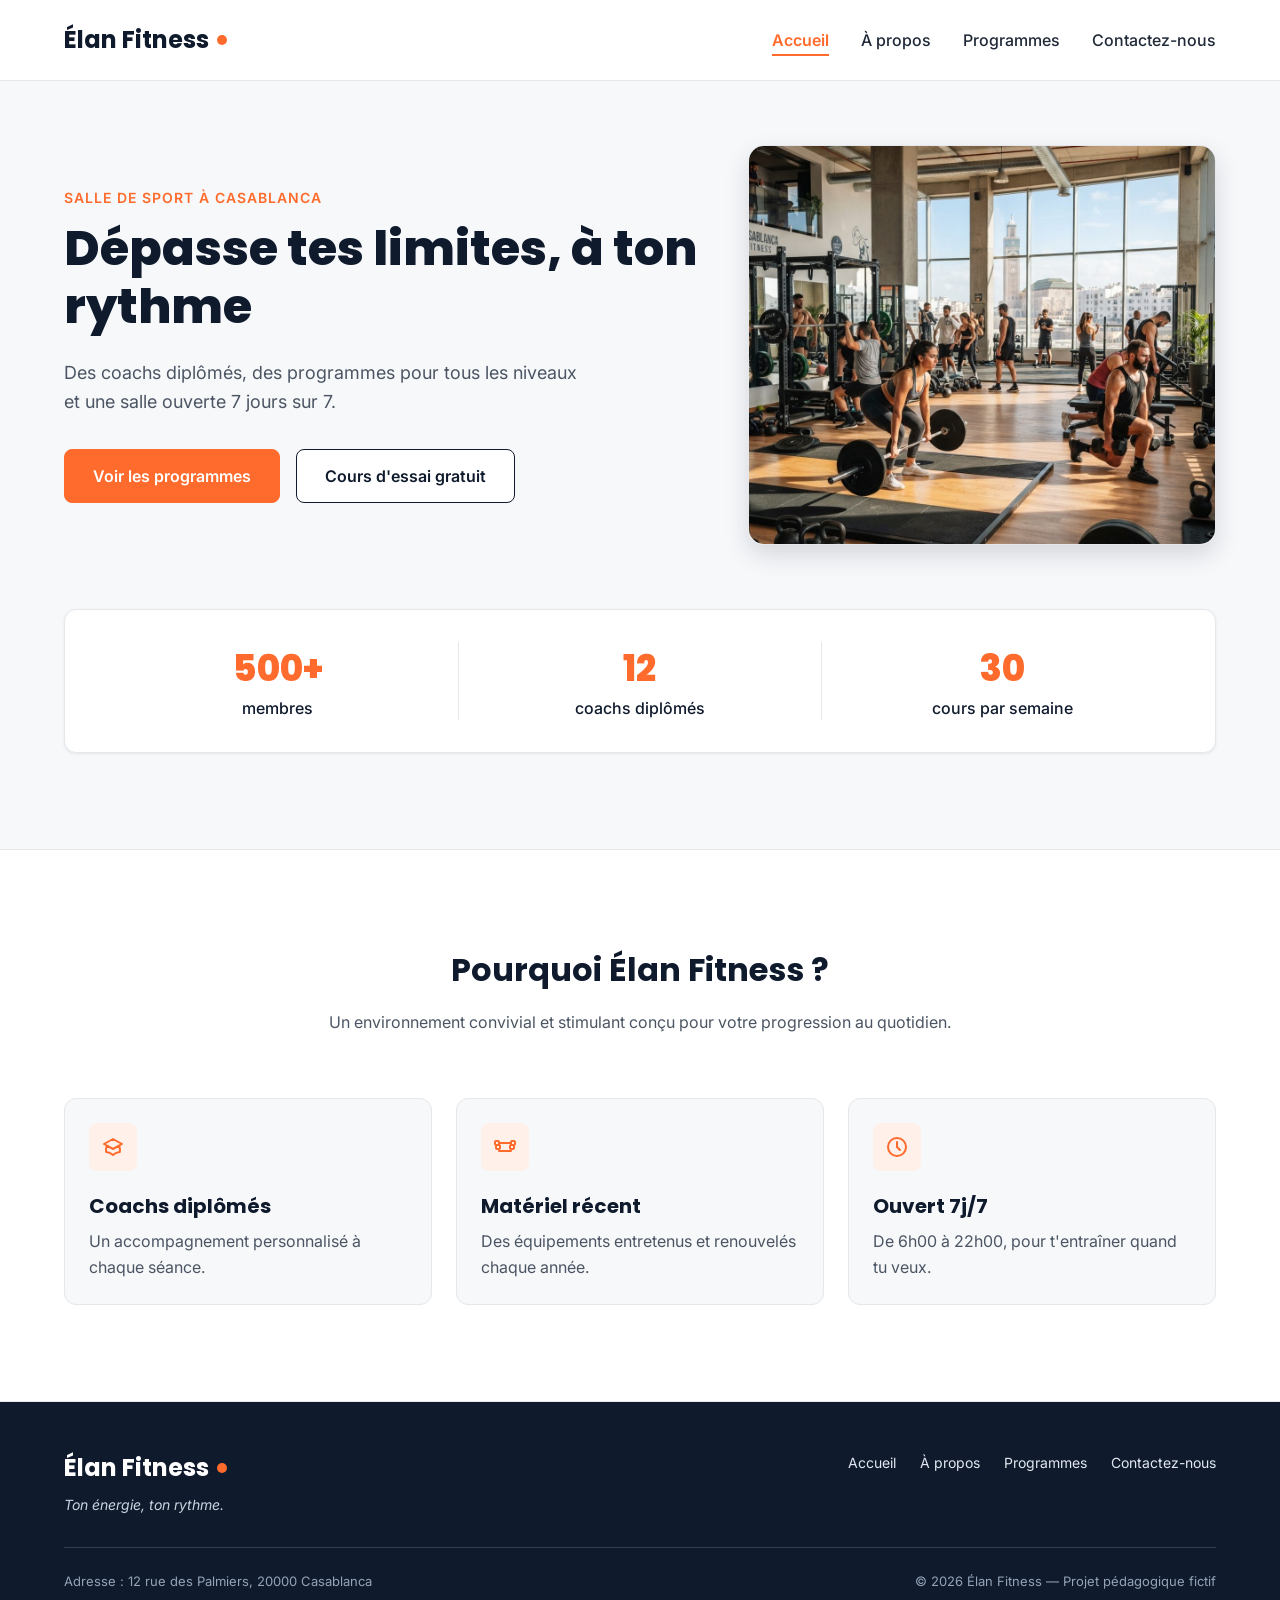
==== index.html @ ef3de73c "edit the style link" ====
<!DOCTYPE html>
<html lang="fr">
  <head>
    <meta charset="UTF-8" />
    <meta name="viewport" content="width=device-width, initial-scale=1" />
    <meta
      name="description"
      content="Élan Fitness, salle de sport à Casablanca : musculation, yoga, cardio et boxe fitness avec des coachs diplômés. Réservez votre cours d'essai gratuit."
    />
    <title>Élan Fitness | Salle de sport à Casablanca</title>

    <link rel="preconnect" href="https://fonts.googleapis.com" />
    <link rel="preconnect" href="https://fonts.gstatic.com" crossorigin />
    <link
      href="https://fonts.googleapis.com/css2?family=Inter:wght@400;500;600&family=Poppins:wght@600;700;800&display=swap"
      rel="stylesheet"
    />

    <link rel="stylesheet" href="CSS/style.css" />
  </head>

  <body>
    <header class="en-tete">
      <div class="conteneur en-tete-contenu">
        <a href="//index.html" class="logo">Élan Fitness</a>

        <nav aria-label="Navigation principale">
          <ul class="menu">
            <li><a href="/HTML/index.html" class="lien-actif">Accueil</a></li>
            <li><a href="/HTML/apropose.html">À propos</a></li>
            <li><a href="/HTML/programm.html">Programmes</a></li>
            <li><a href="/HTML/contactUs.html">Contactez-nous </a></li>
          </ul>
        </nav>
      </div>
    </header>

    <main>
      <section id="accueil" class="hero">
        <div class="conteneur">
          <div class="hero-contenu">
            <div class="hero-texte">
              <p class="sur-titre">Salle de sport à Casablanca</p>
              <h1>Dépasse tes limites, à ton rythme</h1>
              <p class="hero-description">
                Des coachs diplômés, des programmes pour tous les niveaux et une
                salle ouverte 7 jours sur 7.
              </p>
              <div class="boutons">
                <a href="/HTML/programm.html" class="bouton bouton-principal"
                  >Voir les programmes</a
                >
                <a href="/HTML/contactUs.html" class="bouton bouton-secondaire"
                  >Cours d'essai gratuit</a
                >
              </div>
            </div>

            <img
              class="hero-image"
              src="/Resources/img/hero.jpg"
              alt="Des personnes s'entraînent dans une salle de sport lumineuse à Casablanca"
            />
          </div>

          <div class="chiffres">
            <div class="chiffre">
              <p class="chiffre-nombre">500+</p>
              <p>membres</p>
            </div>
            <div class="chiffre">
              <p class="chiffre-nombre">12</p>
              <p>coachs diplômés</p>
            </div>
            <div class="chiffre">
              <p class="chiffre-nombre">30</p>
              <p>cours par semaine</p>
            </div>
          </div>
        </div>
      </section>

      <section class="section section-blanche">
        <div class="conteneur">
          <div class="section-titre">
            <h2>Pourquoi Élan Fitness ?</h2>
            <p>
              Un environnement convivial et stimulant conçu pour votre
              progression au quotidien.
            </p>
          </div>

          <div class="cartes">
            <article class="carte carte-avantage">
              <div class="icone">
                <img src="/Resources/img/icone-coach.svg" alt="" />
              </div>
              <h3>Coachs diplômés</h3>
              <p>Un accompagnement personnalisé à chaque séance.</p>
            </article>

            <article class="carte carte-avantage">
              <div class="icone">
                <img src="/Resources/img/icone-materiel.svg" alt="" />
              </div>
              <h3>Matériel récent</h3>
              <p>Des équipements entretenus et renouvelés chaque année.</p>
            </article>

            <article class="carte carte-avantage">
              <div class="icone">
                <img src="/Resources/img/icone-horloge.svg" alt="" />
              </div>
              <h3>Ouvert 7j/7</h3>
              <p>De 6h00 à 22h00, pour t'entraîner quand tu veux.</p>
            </article>
          </div>
        </div>
      </section>
    </main>

    <footer class="pied-de-page">
      <div class="conteneur">
        <div class="pied-haut">
          <div>
            <p class="logo logo-clair">Élan Fitness</p>
            <p class="slogan">Ton énergie, ton rythme.</p>
          </div>

          <nav aria-label="Navigation du pied de page">
            <ul class="menu menu-pied">
              <li><a href="/HTML/index.html">Accueil</a></li>
              <li><a href="/HTML/apropose.html">À propos</a></li>
              <li><a href="/HTML/programm.html">Programmes</a></li>
              <li><a href="/HTML/contactUs.html">Contactez-nous</a></li>
            </ul>
          </nav>
        </div>

        <div class="pied-bas">
          <p>Adresse : 12 rue des Palmiers, 20000 Casablanca</p>
          <p>&copy; 2026 Élan Fitness — Projet pédagogique fictif</p>
        </div>
      </div>
    </footer>
  </body>
</html>
---- CSS/style.css ----
* {
  box-sizing: border-box;
  margin: 0;
  padding: 0;
}

html {
  scroll-behavior: smooth;
}

body {
  font-family: "Inter", Arial, sans-serif;
  font-size: 16px;
  line-height: 1.5;
  color: #1f2937;
  background-color: #f7f8fa;
}

h1,
h2,
h3,
h4 {
  font-family: "Poppins", Arial, sans-serif;
  color: #0f1b2d;
}

a {
  color: inherit;
  text-decoration: none;
}

ul {
  list-style: none;
}

img {
  display: block;
  max-width: 100%;
}

a:focus-visible,
button:focus-visible {
  outline: 3px solid #ff6b2c;
  outline-offset: 2px;
}

.conteneur {
  width: 100%;
  max-width: 1200px;
  margin: 0 auto;
  padding: 0 24px;
}

.section {
  padding: 96px 0;
}

.section-blanche {
  background-color: #ffffff;
  border-top: 1px solid #e5e7eb;
  border-bottom: 1px solid #e5e7eb;
}

.section-titre {
  max-width: 640px;
  margin: 0 auto 64px;
  text-align: center;
}

.section-titre h2 {
  font-size: 32px;
  margin-bottom: 16px;
}

.section-titre h3 {
  font-size: 26px;
  margin-bottom: 12px;
}

.section-titre p {
  color: #4b5563;
}

.sur-titre {
  font-size: 14px;
  font-weight: 600;
  color: #ff6b2c;
  text-transform: uppercase;
  letter-spacing: 1px;
  margin-bottom: 12px;
}

.bouton {
  display: inline-block;
  padding: 14px 28px;
  border-radius: 8px;
  font-size: 16px;
  font-weight: 600;
  text-align: center;
  cursor: pointer;
}

.bouton-principal {
  background-color: #ff6b2c;
  border: 1px solid #ff6b2c;
  color: #ffffff;
}

.bouton-principal:hover {
  background-color: #f05817;
}

.bouton-secondaire {
  background-color: #ffffff;
  border: 1px solid #0f1b2d;
  color: #0f1b2d;
}

.bouton-secondaire:hover {
  background-color: #f3f4f6;
}

.cartes {
  display: flex;
  gap: 24px;
}

.carte {
  flex: 1;
  background-color: #ffffff;
  border: 1px solid #e5e7eb;
  border-radius: 12px;
  box-shadow: 0 1px 3px rgba(15, 27, 45, 0.08);
}

.icone {
  width: 48px;
  height: 48px;
  background-color: #fff0ea;
  border-radius: 8px;
  display: flex;
  align-items: center;
  justify-content: center;
}

.icone img {
  width: 24px;
  height: 24px;
}

.icone-petite {
  width: 32px;
  height: 32px;
  border-radius: 50%;
}

.icone-petite img {
  width: 16px;
  height: 16px;
}

.en-tete {
  position: sticky;
  top: 0;
  z-index: 10;
  background-color: #ffffff;
  border-bottom: 1px solid #e5e7eb;
}

.en-tete-contenu {
  height: 80px;
  display: flex;
  align-items: center;
  justify-content: space-between;
}

.logo {
  display: flex;
  align-items: center;
  font-family: "Poppins", Arial, sans-serif;
  font-size: 24px;
  font-weight: 700;
  color: #0f1b2d;
}

.logo::after {
  content: "";
  width: 10px;
  height: 10px;
  margin-left: 8px;
  background-color: #ff6b2c;
  border-radius: 50%;
}

.menu {
  display: flex;
  gap: 32px;
}

.menu a {
  font-weight: 500;
  padding-bottom: 4px;
  border-bottom: 2px solid transparent;
}

.menu a:hover {
  color: #ff6b2c;
}

.menu .lien-actif {
  color: #ff6b2c;
  font-weight: 600;
  border-bottom-color: #ff6b2c;
}

.hero {
  padding: 64px 0 96px;
}

.hero-contenu {
  display: flex;
  align-items: center;
  gap: 32px;
}

.hero-texte {
  flex: 7;
}

.hero-texte h1 {
  font-size: 48px;
  font-weight: 800;
  line-height: 1.2;
  margin-bottom: 24px;
}

.hero-description {
  max-width: 520px;
  font-size: 18px;
  line-height: 1.6;
  color: #4b5563;
  margin-bottom: 32px;
}

.boutons {
  display: flex;
  flex-wrap: wrap;
  gap: 16px;
}

.hero-image {
  flex: 5;
  min-width: 0;
  height: 400px;
  object-fit: cover;
  border-radius: 16px;
  border: 1px solid #e5e7eb;
  box-shadow: 0 10px 25px rgba(15, 27, 45, 0.15);
}

.chiffres {
  display: flex;
  margin-top: 64px;
  padding: 32px;
  background-color: #ffffff;
  border: 1px solid #e5e7eb;
  border-radius: 12px;
  box-shadow: 0 1px 3px rgba(15, 27, 45, 0.08);
}

.chiffre {
  flex: 1;
  text-align: center;
  font-weight: 500;
  color: #0f1b2d;
}

.chiffre + .chiffre {
  border-left: 1px solid #e5e7eb;
}

.chiffre-nombre {
  font-family: "Poppins", Arial, sans-serif;
  font-size: 36px;
  font-weight: 800;
  color: #ff6b2c;
}

.carte-avantage {
  padding: 24px;
  background-color: #f7f8fa;
  box-shadow: none;
}

.carte-avantage .icone {
  margin-bottom: 20px;
}

.carte-avantage h3 {
  font-size: 20px;
  margin-bottom: 8px;
}

.carte-avantage p {
  color: #4b5563;
  line-height: 1.6;
}

.apropos-contenu {
  display: flex;
  align-items: center;
  gap: 64px;
}

.apropos-texte {
  flex: 7;
}

.apropos-texte h2 {
  font-size: 36px;
  line-height: 1.2;
  margin-bottom: 20px;
}

.apropos-texte p {
  color: #4b5563;
  line-height: 1.7;
  margin-bottom: 16px;
}

.valeurs {
  display: flex;
  gap: 16px;
  margin-top: 32px;
}

.valeur {
  flex: 1;
  display: flex;
  align-items: center;
  gap: 12px;
  padding: 12px 16px;
  background-color: #ffffff;
  border: 1px solid #e5e7eb;
  border-radius: 12px;
  font-family: "Poppins", Arial, sans-serif;
  font-size: 14px;
  font-weight: 600;
  color: #0f1b2d;
}

.apropos-image {
  flex: 5;
  min-width: 0;
  height: 360px;
  object-fit: cover;
  border-radius: 16px;
  box-shadow: 0 10px 25px rgba(15, 27, 45, 0.15);
}

.carte-programme {
  display: flex;
  flex-direction: column;
  overflow: hidden;
}

.carte-programme > img {
  width: 100%;
  height: 200px;
  object-fit: cover;
}

.programme-corps {
  flex: 1;
  display: flex;
  flex-direction: column;
  padding: 20px;
}

.programme-corps h3 {
  font-size: 20px;
  margin-bottom: 8px;
}

.programme-corps p {
  font-size: 15px;
  color: #4b5563;
}

.etiquette {
  align-self: flex-start;
  padding: 4px 10px;
  margin-bottom: 12px;
  border-radius: 6px;
  font-size: 12px;
  font-weight: 600;
}

.etiquette-orange {
  background-color: #ffede5;
  color: #c2410c;
}

.etiquette-bleue {
  background-color: #dbeafe;
  color: #1d4ed8;
}

.etiquette-verte {
  background-color: #d1fae5;
  color: #047857;
}

.programme-corps .duree {
  display: flex;
  align-items: center;
  gap: 8px;
  margin-top: auto;
  padding-top: 16px;
  border-top: 1px solid #e5e7eb;
  font-size: 13px;
  font-weight: 600;
  color: #0f1b2d;
}

.programme-corps h3 + p {
  margin-bottom: 16px;
}

.duree img {
  width: 16px;
  height: 16px;
}

.formules {
  margin-top: 96px;
}

.formule {
  position: relative;
  display: flex;
  flex-direction: column;
  padding: 28px;
}

.formule h4 {
  font-size: 20px;
}

.prix {
  margin: 8px 0 16px;
  font-family: "Poppins", Arial, sans-serif;
  font-size: 30px;
  font-weight: 800;
  color: #ff6b2c;
}

.prix span {
  font-family: "Inter", Arial, sans-serif;
  font-size: 16px;
  font-weight: 500;
  color: #4b5563;
}

.prix-note {
  margin: -8px 0 16px;
  font-size: 13px;
  color: #4b5563;
}

.formule-liste {
  flex: 1;
  margin-bottom: 24px;
}

.formule-liste li {
  padding-left: 28px;
  margin-bottom: 12px;
  font-size: 15px;
  background-image: url("img/icone-check.svg");
  background-repeat: no-repeat;
  background-position: left center;
  background-size: 16px;
}

.formule .bouton {
  display: block;
}

.formule-populaire {
  border: 2px solid #ff6b2c;
  box-shadow: 0 10px 25px rgba(255, 107, 44, 0.2);
}

.badge-populaire {
  position: absolute;
  top: -14px;
  left: 50%;
  transform: translateX(-50%);
  padding: 4px 14px;
  background-color: #ff6b2c;
  border-radius: 999px;
  font-size: 12px;
  font-weight: 700;
  text-transform: uppercase;
  color: #ffffff;
}

.pied-de-page {
  padding: 48px 0 32px;
  background-color: #0f1b2d;
  color: #ffffff;
}

.pied-haut {
  display: flex;
  justify-content: space-between;
  align-items: flex-start;
  padding-bottom: 32px;
  border-bottom: 1px solid rgba(255, 255, 255, 0.15);
}

.logo-clair {
  color: #ffffff;
}

.slogan {
  margin-top: 8px;
  font-size: 14px;
  font-style: italic;
  color: #cbd5e1;
}

.menu-pied {
  gap: 24px;
}

.menu-pied a {
  font-size: 14px;
  font-weight: 400;
  color: #e2e8f0;
}

.pied-bas {
  display: flex;
  justify-content: space-between;
  margin-top: 24px;
  font-size: 13px;
  color: #94a3b8;
}

.contact .conteneur {
  text-align: center;
  margin: 30px;
}

.contact .contact-details {
  border: #ff3700 solid 2px;
  width: 500px;
  margin-right: auto;
  margin-left: auto;
  height: 500px;
  display: flex;
  flex-direction: column;
  justify-content: space-evenly;
  align-items: center;
  font-size: 20px;
  border-radius: 6px;
}

.contact .contact-details .input {
  padding: 12px;
  border: 2px solid #ccc;
  border-radius: 6px;
  font-size: 16px;
  background-color: #fff;
  color: #333;
}

.contact .contact-details .action-buttons {
  margin-bottom: 10px;
}

.contact .contact-details .action-buttons button {
  width: 90px;
  padding: 5px;
  border-radius: 5px;
  border: white;
  background: #ff3700;
  color: white;
  font-size: 20px;
  width: 120px;
  padding: 6px;
  margin-top: 6px;
}
.contact .contact-details .last-name p,
.contact .contact-details .first-name p,
.contact .contact-details .contact-mail p {
  margin-bottom: 8px;
}
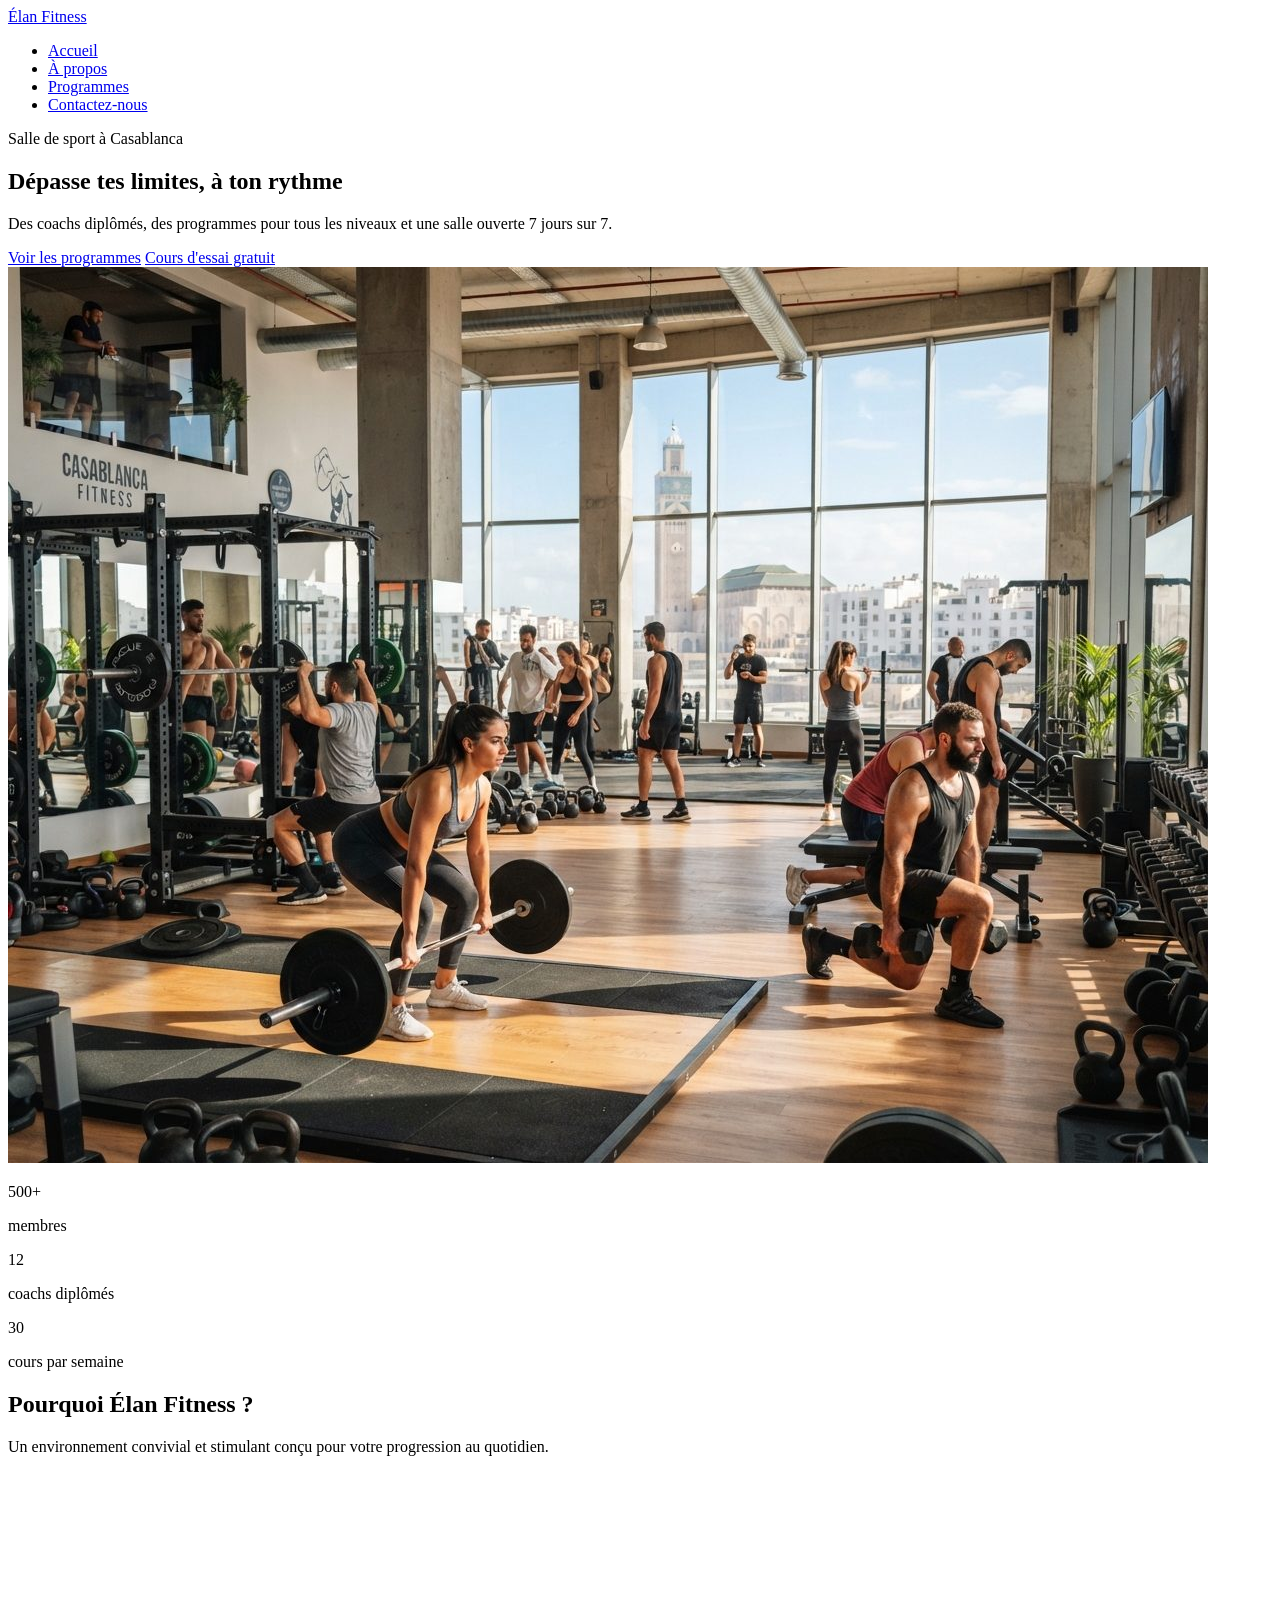
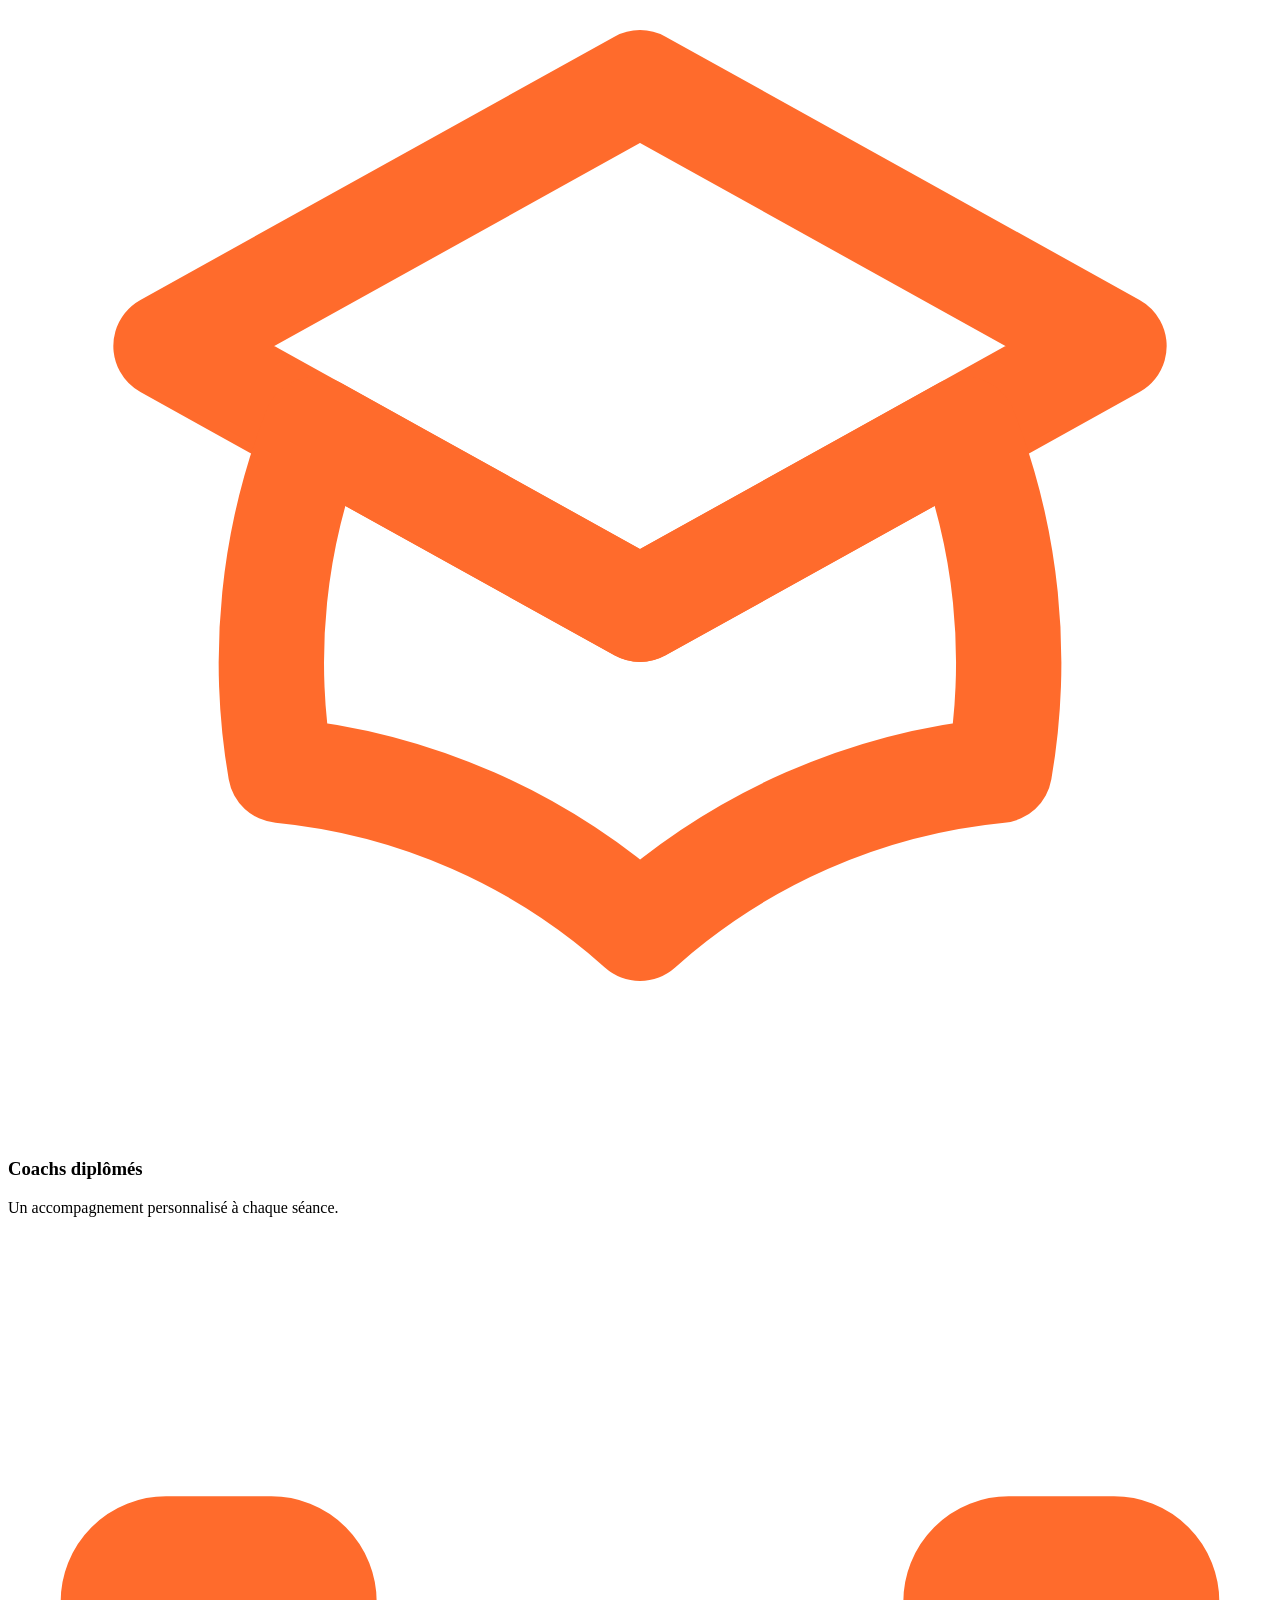
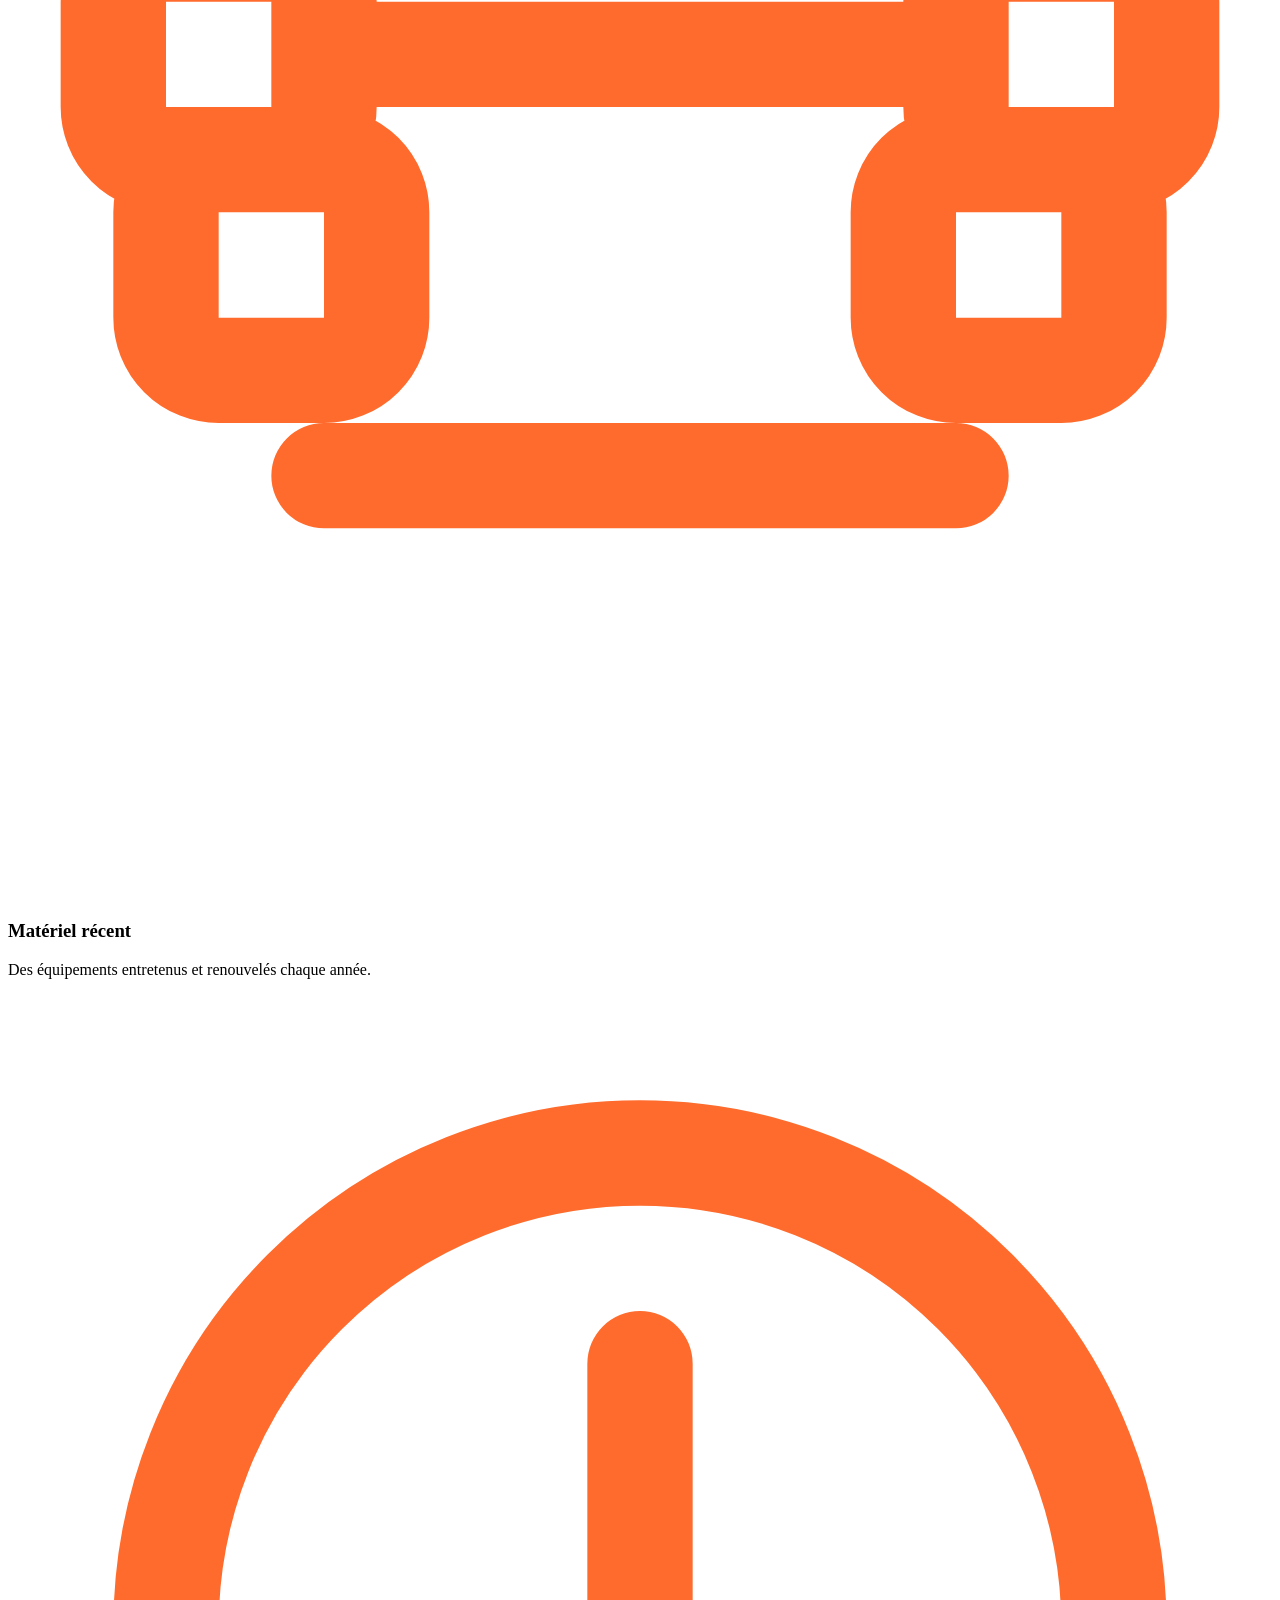
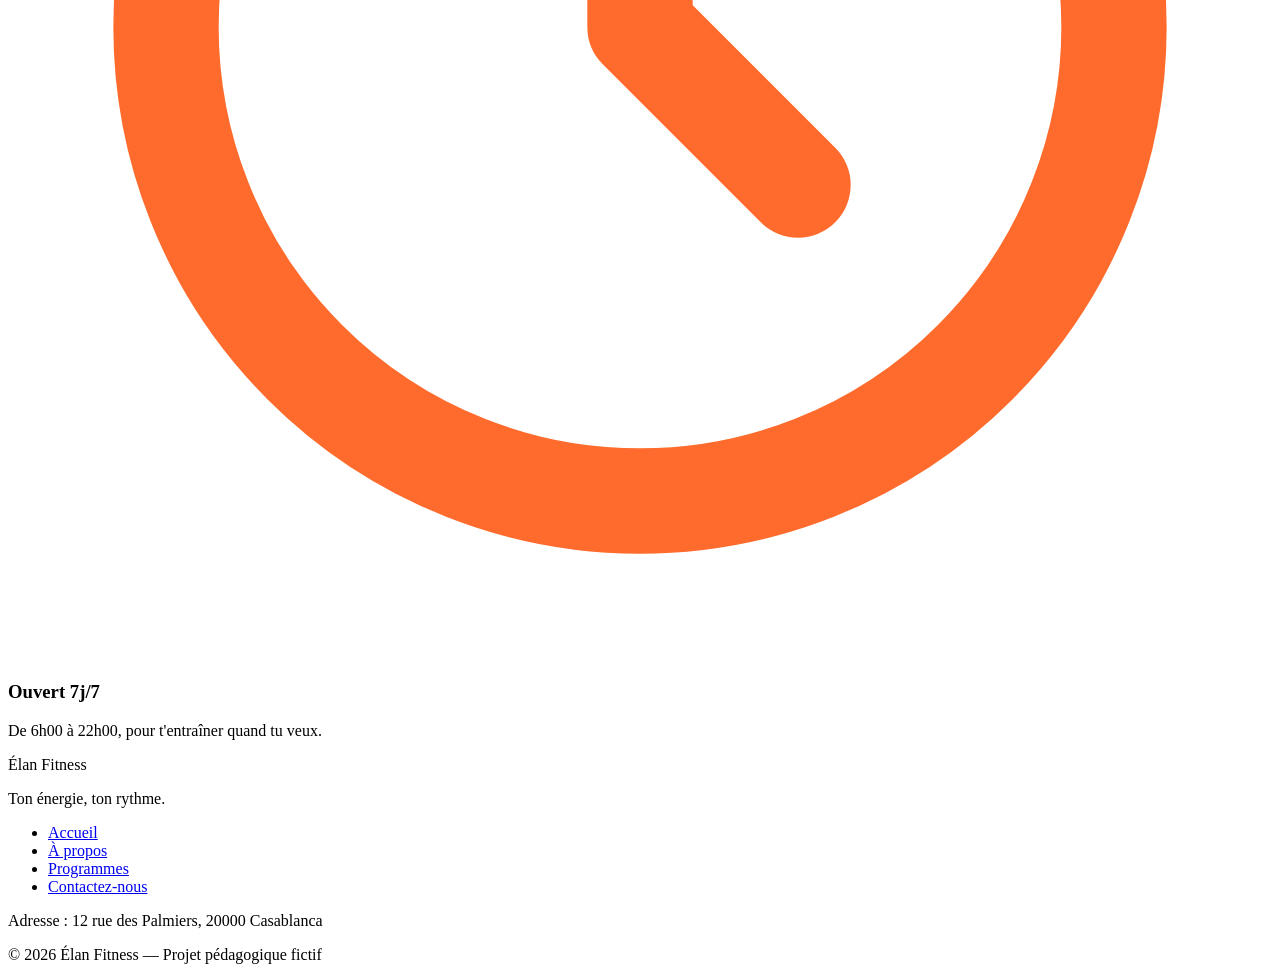
==== commit 63c0ee4c: "update the folders names to lower case" ====
--- a/index.html
+++ b/index.html
@@ -16,7 +16,7 @@
       rel="stylesheet"
     />
 
-    <link rel="stylesheet" href="CSS/style.css" />
+    <link rel="stylesheet" href="css/style.css" />
   </head>
 
   <body>
@@ -26,10 +26,10 @@
 
         <nav aria-label="Navigation principale">
           <ul class="menu">
-            <li><a href="/HTML/index.html" class="lien-actif">Accueil</a></li>
-            <li><a href="/HTML/apropose.html">À propos</a></li>
-            <li><a href="/HTML/programm.html">Programmes</a></li>
-            <li><a href="/HTML/contactUs.html">Contactez-nous </a></li>
+            <li><a href="/html/index.html" class="lien-actif">Accueil</a></li>
+            <li><a href="/html/apropose.html">À propos</a></li>
+            <li><a href="/html/programm.html">Programmes</a></li>
+            <li><a href="/html/contactUs.html">Contactez-nous </a></li>
           </ul>
         </nav>
       </div>
@@ -47,10 +47,10 @@
                 salle ouverte 7 jours sur 7.
               </p>
               <div class="boutons">
-                <a href="/HTML/programm.html" class="bouton bouton-principal"
+                <a href="/html/programm.html" class="bouton bouton-principal"
                   >Voir les programmes</a
                 >
-                <a href="/HTML/contactUs.html" class="bouton bouton-secondaire"
+                <a href="/html/contactUs.html" class="bouton bouton-secondaire"
                   >Cours d'essai gratuit</a
                 >
               </div>
@@ -58,7 +58,7 @@
 
             <img
               class="hero-image"
-              src="/Resources/img/hero.jpg"
+              src="Resources/img/hero.jpg"
               alt="Des personnes s'entraînent dans une salle de sport lumineuse à Casablanca"
             />
           </div>
@@ -93,7 +93,7 @@
           <div class="cartes">
             <article class="carte carte-avantage">
               <div class="icone">
-                <img src="/Resources/img/icone-coach.svg" alt="" />
+                <img src="Resources/img/icone-coach.svg" alt="" />
               </div>
               <h3>Coachs diplômés</h3>
               <p>Un accompagnement personnalisé à chaque séance.</p>
@@ -101,7 +101,7 @@
 
             <article class="carte carte-avantage">
               <div class="icone">
-                <img src="/Resources/img/icone-materiel.svg" alt="" />
+                <img src="Resources/img/icone-materiel.svg" alt="" />
               </div>
               <h3>Matériel récent</h3>
               <p>Des équipements entretenus et renouvelés chaque année.</p>
@@ -109,7 +109,7 @@
 
             <article class="carte carte-avantage">
               <div class="icone">
-                <img src="/Resources/img/icone-horloge.svg" alt="" />
+                <img src="Resources/img/icone-horloge.svg" alt="" />
               </div>
               <h3>Ouvert 7j/7</h3>
               <p>De 6h00 à 22h00, pour t'entraîner quand tu veux.</p>
@@ -129,10 +129,10 @@
 
           <nav aria-label="Navigation du pied de page">
             <ul class="menu menu-pied">
-              <li><a href="/HTML/index.html">Accueil</a></li>
-              <li><a href="/HTML/apropose.html">À propos</a></li>
-              <li><a href="/HTML/programm.html">Programmes</a></li>
-              <li><a href="/HTML/contactUs.html">Contactez-nous</a></li>
+              <li><a href="/html/index.html">Accueil</a></li>
+              <li><a href="/html/apropose.html">À propos</a></li>
+              <li><a href="/html/programm.html">Programmes</a></li>
+              <li><a href="/html/contactUs.html">Contactez-nous</a></li>
             </ul>
           </nav>
         </div>
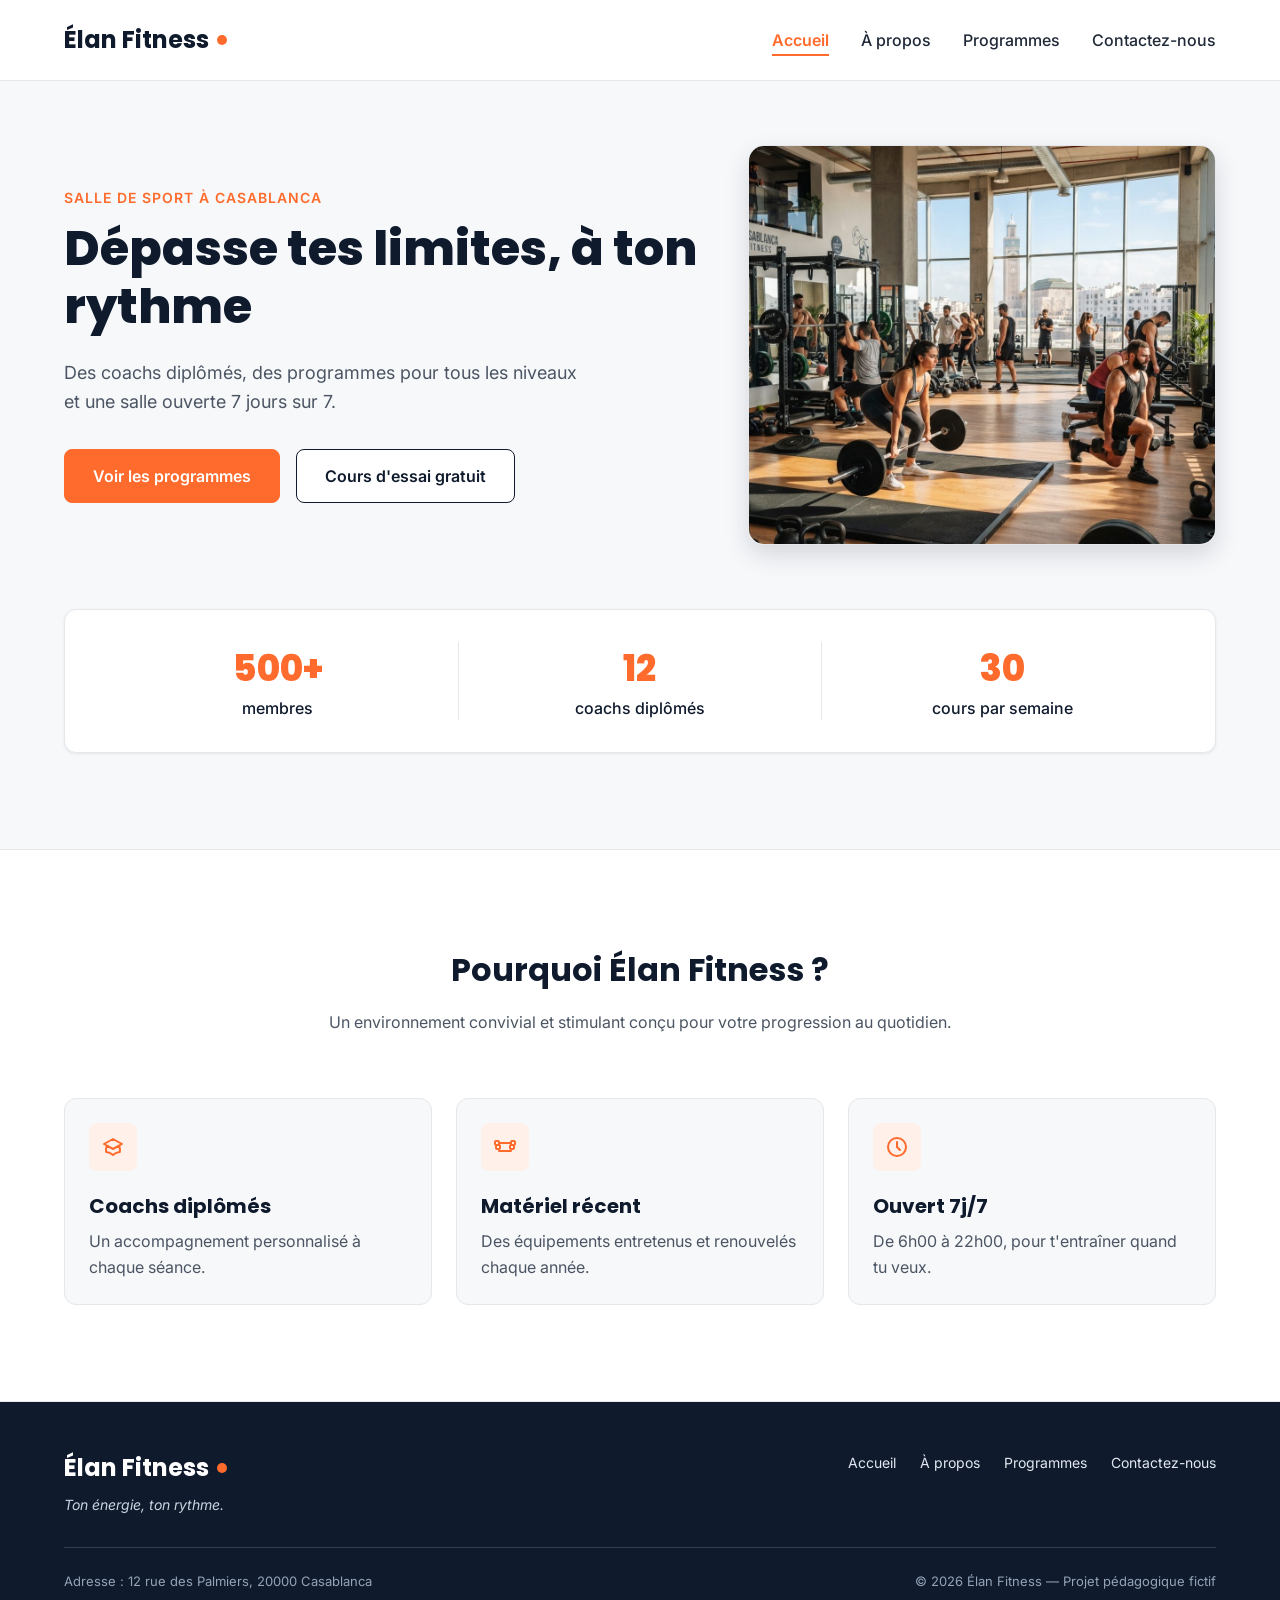
==== commit 72c7b0e6: "update paths to html folder in index.html" ====
--- a/index.html
+++ b/index.html
@@ -22,14 +22,14 @@
   <body>
     <header class="en-tete">
       <div class="conteneur en-tete-contenu">
-        <a href="//index.html" class="logo">Élan Fitness</a>
+        <a href="index.html" class="logo">Élan Fitness</a>
 
         <nav aria-label="Navigation principale">
           <ul class="menu">
-            <li><a href="/html/index.html" class="lien-actif">Accueil</a></li>
-            <li><a href="/html/apropose.html">À propos</a></li>
-            <li><a href="/html/programm.html">Programmes</a></li>
-            <li><a href="/html/contactUs.html">Contactez-nous </a></li>
+            <li><a href="html/index.html" class="lien-actif">Accueil</a></li>
+            <li><a href="html/apropose.html">À propos</a></li>
+            <li><a href="html/programm.html">Programmes</a></li>
+            <li><a href="html/contactUs.html">Contactez-nous </a></li>
           </ul>
         </nav>
       </div>
--- a/css/style.css
+++ b/css/style.css
@@ -0,0 +1,600 @@
+* {
+  box-sizing: border-box;
+  margin: 0;
+  padding: 0;
+}
+
+html {
+  scroll-behavior: smooth;
+}
+
+body {
+  font-family: "Inter", Arial, sans-serif;
+  font-size: 16px;
+  line-height: 1.5;
+  color: #1f2937;
+  background-color: #f7f8fa;
+}
+
+h1,
+h2,
+h3,
+h4 {
+  font-family: "Poppins", Arial, sans-serif;
+  color: #0f1b2d;
+}
+
+a {
+  color: inherit;
+  text-decoration: none;
+}
+
+ul {
+  list-style: none;
+}
+
+img {
+  display: block;
+  max-width: 100%;
+}
+
+a:focus-visible,
+button:focus-visible {
+  outline: 3px solid #ff6b2c;
+  outline-offset: 2px;
+}
+
+.conteneur {
+  width: 100%;
+  max-width: 1200px;
+  margin: 0 auto;
+  padding: 0 24px;
+}
+
+.section {
+  padding: 96px 0;
+}
+
+.section-blanche {
+  background-color: #ffffff;
+  border-top: 1px solid #e5e7eb;
+  border-bottom: 1px solid #e5e7eb;
+}
+
+.section-titre {
+  max-width: 640px;
+  margin: 0 auto 64px;
+  text-align: center;
+}
+
+.section-titre h2 {
+  font-size: 32px;
+  margin-bottom: 16px;
+}
+
+.section-titre h3 {
+  font-size: 26px;
+  margin-bottom: 12px;
+}
+
+.section-titre p {
+  color: #4b5563;
+}
+
+.sur-titre {
+  font-size: 14px;
+  font-weight: 600;
+  color: #ff6b2c;
+  text-transform: uppercase;
+  letter-spacing: 1px;
+  margin-bottom: 12px;
+}
+
+.bouton {
+  display: inline-block;
+  padding: 14px 28px;
+  border-radius: 8px;
+  font-size: 16px;
+  font-weight: 600;
+  text-align: center;
+  cursor: pointer;
+}
+
+.bouton-principal {
+  background-color: #ff6b2c;
+  border: 1px solid #ff6b2c;
+  color: #ffffff;
+}
+
+.bouton-principal:hover {
+  background-color: #f05817;
+}
+
+.bouton-secondaire {
+  background-color: #ffffff;
+  border: 1px solid #0f1b2d;
+  color: #0f1b2d;
+}
+
+.bouton-secondaire:hover {
+  background-color: #f3f4f6;
+}
+
+.cartes {
+  display: flex;
+  gap: 24px;
+}
+
+.carte {
+  flex: 1;
+  background-color: #ffffff;
+  border: 1px solid #e5e7eb;
+  border-radius: 12px;
+  box-shadow: 0 1px 3px rgba(15, 27, 45, 0.08);
+}
+
+.icone {
+  width: 48px;
+  height: 48px;
+  background-color: #fff0ea;
+  border-radius: 8px;
+  display: flex;
+  align-items: center;
+  justify-content: center;
+}
+
+.icone img {
+  width: 24px;
+  height: 24px;
+}
+
+.icone-petite {
+  width: 32px;
+  height: 32px;
+  border-radius: 50%;
+}
+
+.icone-petite img {
+  width: 16px;
+  height: 16px;
+}
+
+.en-tete {
+  position: sticky;
+  top: 0;
+  z-index: 10;
+  background-color: #ffffff;
+  border-bottom: 1px solid #e5e7eb;
+}
+
+.en-tete-contenu {
+  height: 80px;
+  display: flex;
+  align-items: center;
+  justify-content: space-between;
+}
+
+.logo {
+  display: flex;
+  align-items: center;
+  font-family: "Poppins", Arial, sans-serif;
+  font-size: 24px;
+  font-weight: 700;
+  color: #0f1b2d;
+}
+
+.logo::after {
+  content: "";
+  width: 10px;
+  height: 10px;
+  margin-left: 8px;
+  background-color: #ff6b2c;
+  border-radius: 50%;
+}
+
+.menu {
+  display: flex;
+  gap: 32px;
+}
+
+.menu a {
+  font-weight: 500;
+  padding-bottom: 4px;
+  border-bottom: 2px solid transparent;
+}
+
+.menu a:hover {
+  color: #ff6b2c;
+}
+
+.menu .lien-actif {
+  color: #ff6b2c;
+  font-weight: 600;
+  border-bottom-color: #ff6b2c;
+}
+
+.hero {
+  padding: 64px 0 96px;
+}
+
+.hero-contenu {
+  display: flex;
+  align-items: center;
+  gap: 32px;
+}
+
+.hero-texte {
+  flex: 7;
+}
+
+.hero-texte h1 {
+  font-size: 48px;
+  font-weight: 800;
+  line-height: 1.2;
+  margin-bottom: 24px;
+}
+
+.hero-description {
+  max-width: 520px;
+  font-size: 18px;
+  line-height: 1.6;
+  color: #4b5563;
+  margin-bottom: 32px;
+}
+
+.boutons {
+  display: flex;
+  flex-wrap: wrap;
+  gap: 16px;
+}
+
+.hero-image {
+  flex: 5;
+  min-width: 0;
+  height: 400px;
+  object-fit: cover;
+  border-radius: 16px;
+  border: 1px solid #e5e7eb;
+  box-shadow: 0 10px 25px rgba(15, 27, 45, 0.15);
+}
+
+.chiffres {
+  display: flex;
+  margin-top: 64px;
+  padding: 32px;
+  background-color: #ffffff;
+  border: 1px solid #e5e7eb;
+  border-radius: 12px;
+  box-shadow: 0 1px 3px rgba(15, 27, 45, 0.08);
+}
+
+.chiffre {
+  flex: 1;
+  text-align: center;
+  font-weight: 500;
+  color: #0f1b2d;
+}
+
+.chiffre + .chiffre {
+  border-left: 1px solid #e5e7eb;
+}
+
+.chiffre-nombre {
+  font-family: "Poppins", Arial, sans-serif;
+  font-size: 36px;
+  font-weight: 800;
+  color: #ff6b2c;
+}
+
+.carte-avantage {
+  padding: 24px;
+  background-color: #f7f8fa;
+  box-shadow: none;
+}
+
+.carte-avantage .icone {
+  margin-bottom: 20px;
+}
+
+.carte-avantage h3 {
+  font-size: 20px;
+  margin-bottom: 8px;
+}
+
+.carte-avantage p {
+  color: #4b5563;
+  line-height: 1.6;
+}
+
+.apropos-contenu {
+  display: flex;
+  align-items: center;
+  gap: 64px;
+}
+
+.apropos-texte {
+  flex: 7;
+}
+
+.apropos-texte h2 {
+  font-size: 36px;
+  line-height: 1.2;
+  margin-bottom: 20px;
+}
+
+.apropos-texte p {
+  color: #4b5563;
+  line-height: 1.7;
+  margin-bottom: 16px;
+}
+
+.valeurs {
+  display: flex;
+  gap: 16px;
+  margin-top: 32px;
+}
+
+.valeur {
+  flex: 1;
+  display: flex;
+  align-items: center;
+  gap: 12px;
+  padding: 12px 16px;
+  background-color: #ffffff;
+  border: 1px solid #e5e7eb;
+  border-radius: 12px;
+  font-family: "Poppins", Arial, sans-serif;
+  font-size: 14px;
+  font-weight: 600;
+  color: #0f1b2d;
+}
+
+.apropos-image {
+  flex: 5;
+  min-width: 0;
+  height: 360px;
+  object-fit: cover;
+  border-radius: 16px;
+  box-shadow: 0 10px 25px rgba(15, 27, 45, 0.15);
+}
+
+.carte-programme {
+  display: flex;
+  flex-direction: column;
+  overflow: hidden;
+}
+
+.carte-programme > img {
+  width: 100%;
+  height: 200px;
+  object-fit: cover;
+}
+
+.programme-corps {
+  flex: 1;
+  display: flex;
+  flex-direction: column;
+  padding: 20px;
+}
+
+.programme-corps h3 {
+  font-size: 20px;
+  margin-bottom: 8px;
+}
+
+.programme-corps p {
+  font-size: 15px;
+  color: #4b5563;
+}
+
+.etiquette {
+  align-self: flex-start;
+  padding: 4px 10px;
+  margin-bottom: 12px;
+  border-radius: 6px;
+  font-size: 12px;
+  font-weight: 600;
+}
+
+.etiquette-orange {
+  background-color: #ffede5;
+  color: #c2410c;
+}
+
+.etiquette-bleue {
+  background-color: #dbeafe;
+  color: #1d4ed8;
+}
+
+.etiquette-verte {
+  background-color: #d1fae5;
+  color: #047857;
+}
+
+.programme-corps .duree {
+  display: flex;
+  align-items: center;
+  gap: 8px;
+  margin-top: auto;
+  padding-top: 16px;
+  border-top: 1px solid #e5e7eb;
+  font-size: 13px;
+  font-weight: 600;
+  color: #0f1b2d;
+}
+
+.programme-corps h3 + p {
+  margin-bottom: 16px;
+}
+
+.duree img {
+  width: 16px;
+  height: 16px;
+}
+
+.formules {
+  margin-top: 96px;
+}
+
+.formule {
+  position: relative;
+  display: flex;
+  flex-direction: column;
+  padding: 28px;
+}
+
+.formule h4 {
+  font-size: 20px;
+}
+
+.prix {
+  margin: 8px 0 16px;
+  font-family: "Poppins", Arial, sans-serif;
+  font-size: 30px;
+  font-weight: 800;
+  color: #ff6b2c;
+}
+
+.prix span {
+  font-family: "Inter", Arial, sans-serif;
+  font-size: 16px;
+  font-weight: 500;
+  color: #4b5563;
+}
+
+.prix-note {
+  margin: -8px 0 16px;
+  font-size: 13px;
+  color: #4b5563;
+}
+
+.formule-liste {
+  flex: 1;
+  margin-bottom: 24px;
+}
+
+.formule-liste li {
+  padding-left: 28px;
+  margin-bottom: 12px;
+  font-size: 15px;
+  background-image: url("img/icone-check.svg");
+  background-repeat: no-repeat;
+  background-position: left center;
+  background-size: 16px;
+}
+
+.formule .bouton {
+  display: block;
+}
+
+.formule-populaire {
+  border: 2px solid #ff6b2c;
+  box-shadow: 0 10px 25px rgba(255, 107, 44, 0.2);
+}
+
+.badge-populaire {
+  position: absolute;
+  top: -14px;
+  left: 50%;
+  transform: translateX(-50%);
+  padding: 4px 14px;
+  background-color: #ff6b2c;
+  border-radius: 999px;
+  font-size: 12px;
+  font-weight: 700;
+  text-transform: uppercase;
+  color: #ffffff;
+}
+
+.pied-de-page {
+  padding: 48px 0 32px;
+  background-color: #0f1b2d;
+  color: #ffffff;
+}
+
+.pied-haut {
+  display: flex;
+  justify-content: space-between;
+  align-items: flex-start;
+  padding-bottom: 32px;
+  border-bottom: 1px solid rgba(255, 255, 255, 0.15);
+}
+
+.logo-clair {
+  color: #ffffff;
+}
+
+.slogan {
+  margin-top: 8px;
+  font-size: 14px;
+  font-style: italic;
+  color: #cbd5e1;
+}
+
+.menu-pied {
+  gap: 24px;
+}
+
+.menu-pied a {
+  font-size: 14px;
+  font-weight: 400;
+  color: #e2e8f0;
+}
+
+.pied-bas {
+  display: flex;
+  justify-content: space-between;
+  margin-top: 24px;
+  font-size: 13px;
+  color: #94a3b8;
+}
+
+.contact .conteneur {
+  text-align: center;
+  margin: 30px;
+}
+
+.contact .contact-details {
+  border: #ff3700 solid 2px;
+  width: 500px;
+  margin-right: auto;
+  margin-left: auto;
+  height: 500px;
+  display: flex;
+  flex-direction: column;
+  justify-content: space-evenly;
+  align-items: center;
+  font-size: 20px;
+  border-radius: 6px;
+}
+
+.contact .contact-details .input {
+  padding: 12px;
+  border: 2px solid #ccc;
+  border-radius: 6px;
+  font-size: 16px;
+  background-color: #fff;
+  color: #333;
+}
+
+.contact .contact-details .action-buttons {
+  margin-bottom: 10px;
+}
+
+.contact .contact-details .action-buttons button {
+  width: 90px;
+  padding: 5px;
+  border-radius: 5px;
+  border: white;
+  background: #ff3700;
+  color: white;
+  font-size: 20px;
+  width: 120px;
+  padding: 6px;
+  margin-top: 6px;
+}
+.contact .contact-details .last-name p,
+.contact .contact-details .first-name p,
+.contact .contact-details .contact-mail p {
+  margin-bottom: 8px;
+}
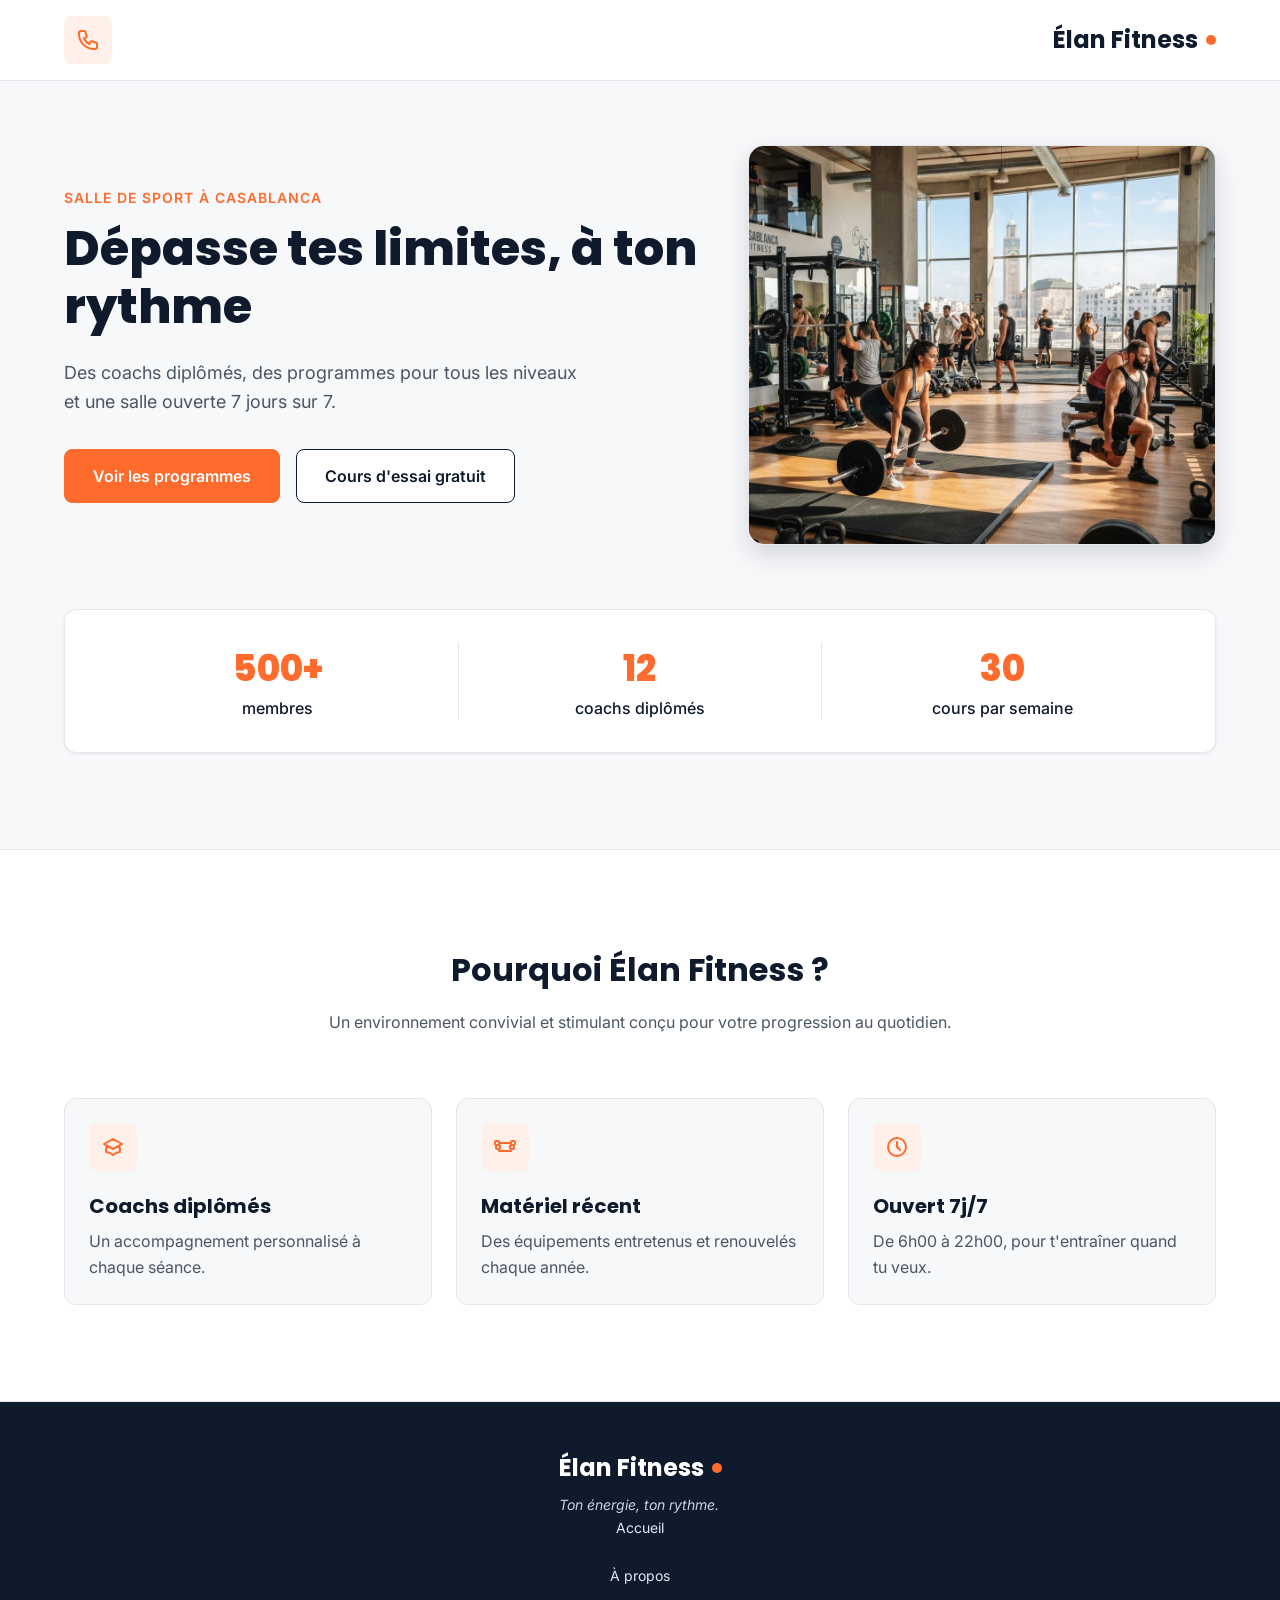
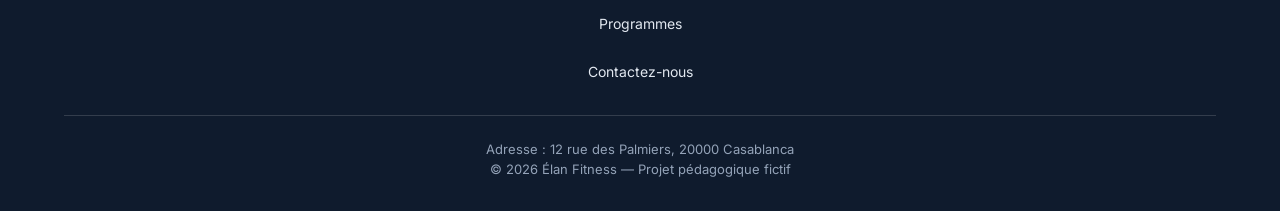
==== commit af0e33fd: "complete header and footer for mobile" ====
--- a/index.html
+++ b/index.html
@@ -22,6 +22,9 @@
   <body>
     <header class="en-tete">
       <div class="conteneur en-tete-contenu">
+        <div class="icone">
+          <img src="Resources/img/icone-telephone.svg" alt="burger menu" />
+        </div>
         <a href="index.html" class="logo">Élan Fitness</a>
 
         <nav aria-label="Navigation principale">
@@ -47,10 +50,10 @@
                 salle ouverte 7 jours sur 7.
               </p>
               <div class="boutons">
-                <a href="/html/programm.html" class="bouton bouton-principal"
+                <a href="html/programm.html" class="bouton bouton-principal"
                   >Voir les programmes</a
                 >
-                <a href="/html/contactUs.html" class="bouton bouton-secondaire"
+                <a href="html/contactUs.html" class="bouton bouton-secondaire"
                   >Cours d'essai gratuit</a
                 >
               </div>
@@ -129,10 +132,10 @@
 
           <nav aria-label="Navigation du pied de page">
             <ul class="menu menu-pied">
-              <li><a href="/html/index.html">Accueil</a></li>
-              <li><a href="/html/apropose.html">À propos</a></li>
-              <li><a href="/html/programm.html">Programmes</a></li>
-              <li><a href="/html/contactUs.html">Contactez-nous</a></li>
+              <li><a href="index.html">Accueil</a></li>
+              <li><a href="html/apropose.html">À propos</a></li>
+              <li><a href="html/programm.html">Programmes</a></li>
+              <li><a href="html/contactUs.html">Contactez-nous</a></li>
             </ul>
           </nav>
         </div>
--- a/css/style.css
+++ b/css/style.css
@@ -49,6 +49,9 @@
   max-width: 1200px;
   margin: 0 auto;
   padding: 0 24px;
+}
+header .conteneur nav {
+  display: none;
 }
 
 .section {
@@ -514,8 +517,7 @@
 
 .pied-haut {
   display: flex;
-  justify-content: space-between;
-  align-items: flex-start;
+
   padding-bottom: 32px;
   border-bottom: 1px solid rgba(255, 255, 255, 0.15);
 }
@@ -548,7 +550,27 @@
   font-size: 13px;
   color: #94a3b8;
 }
-
+#contact {
+  display: flex;
+  align-items: center;
+  justify-content: center;
+}
+
+footer .conteneur .pied-haut {
+  flex-direction: column;
+  justify-content: center;
+  align-items: center;
+}
+footer .conteneur .pied-haut nav .menu-pied {
+  flex-direction: column;
+  justify-content: center;
+  align-items: center;
+}
+footer .conteneur .pied-bas {
+  flex-direction: column;
+  align-items: center;
+  justify-content: center;
+}
 .contact .conteneur {
   text-align: center;
   margin: 30px;
